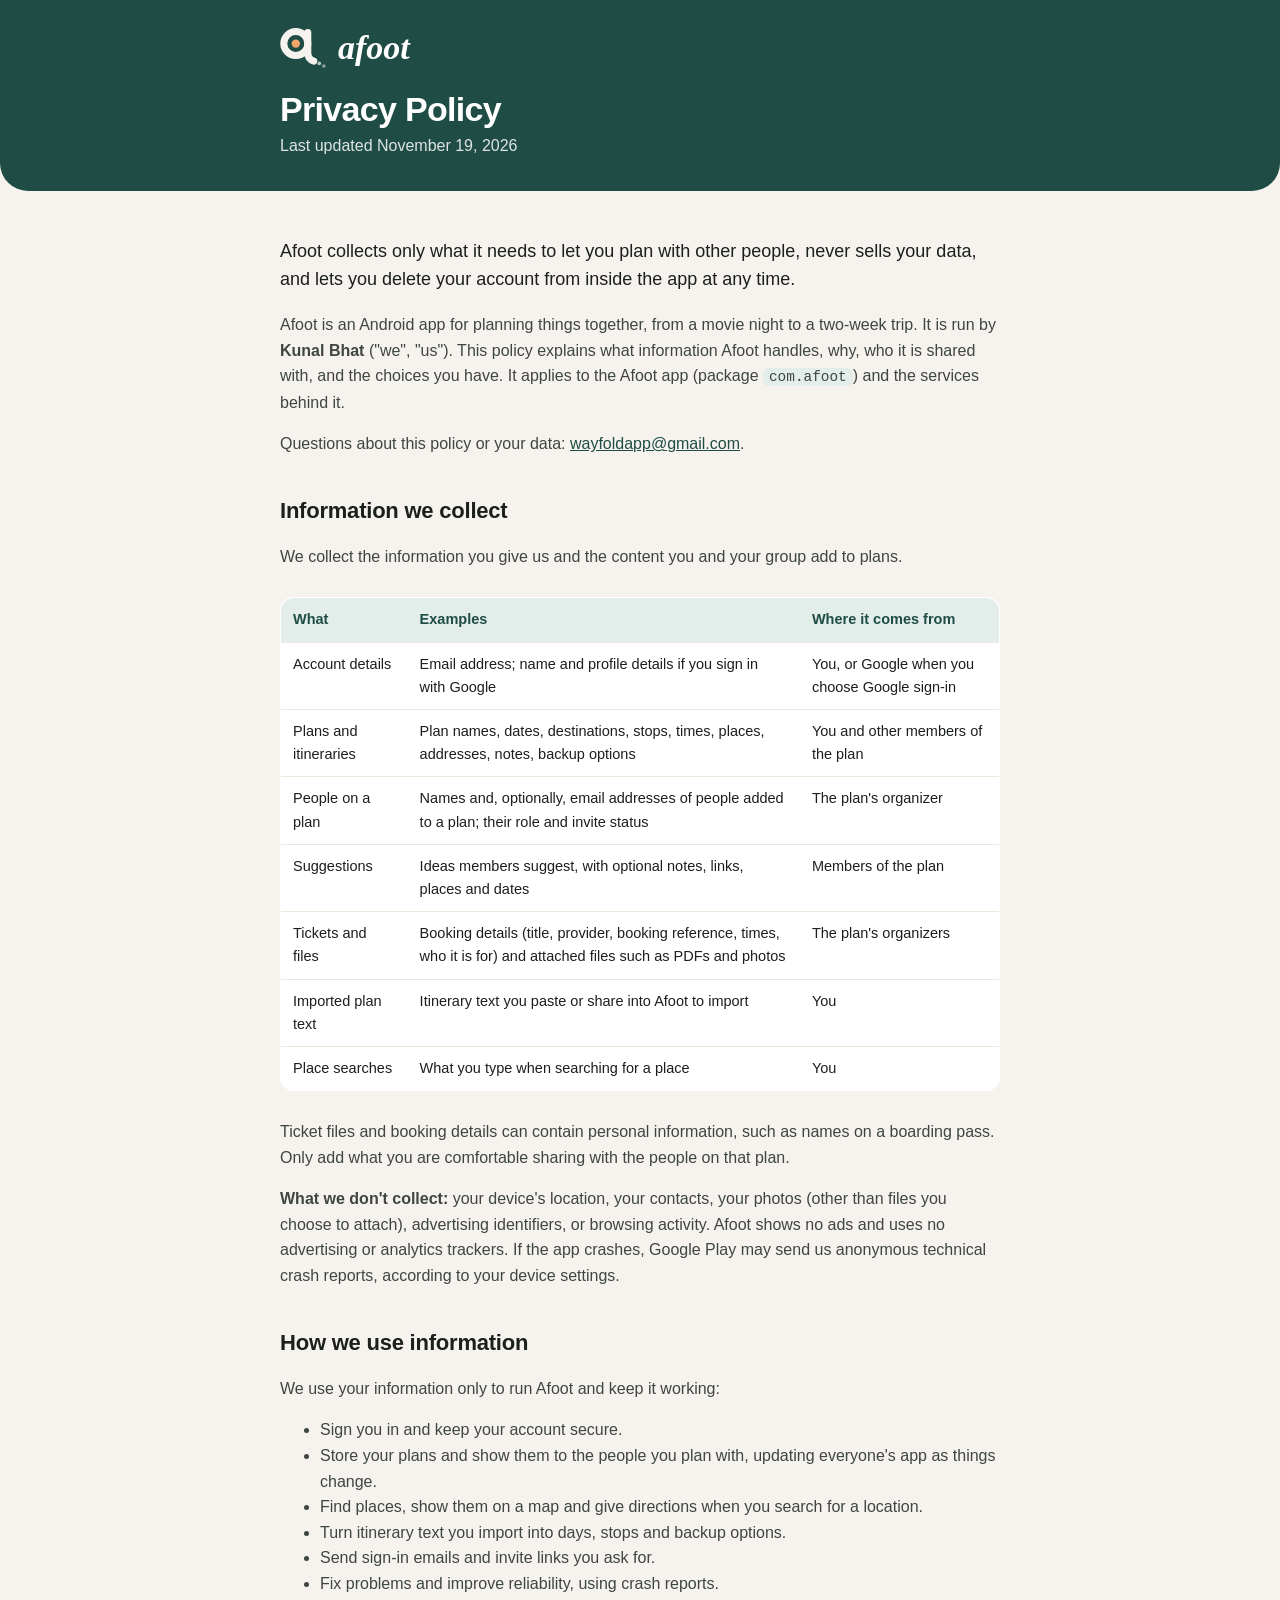
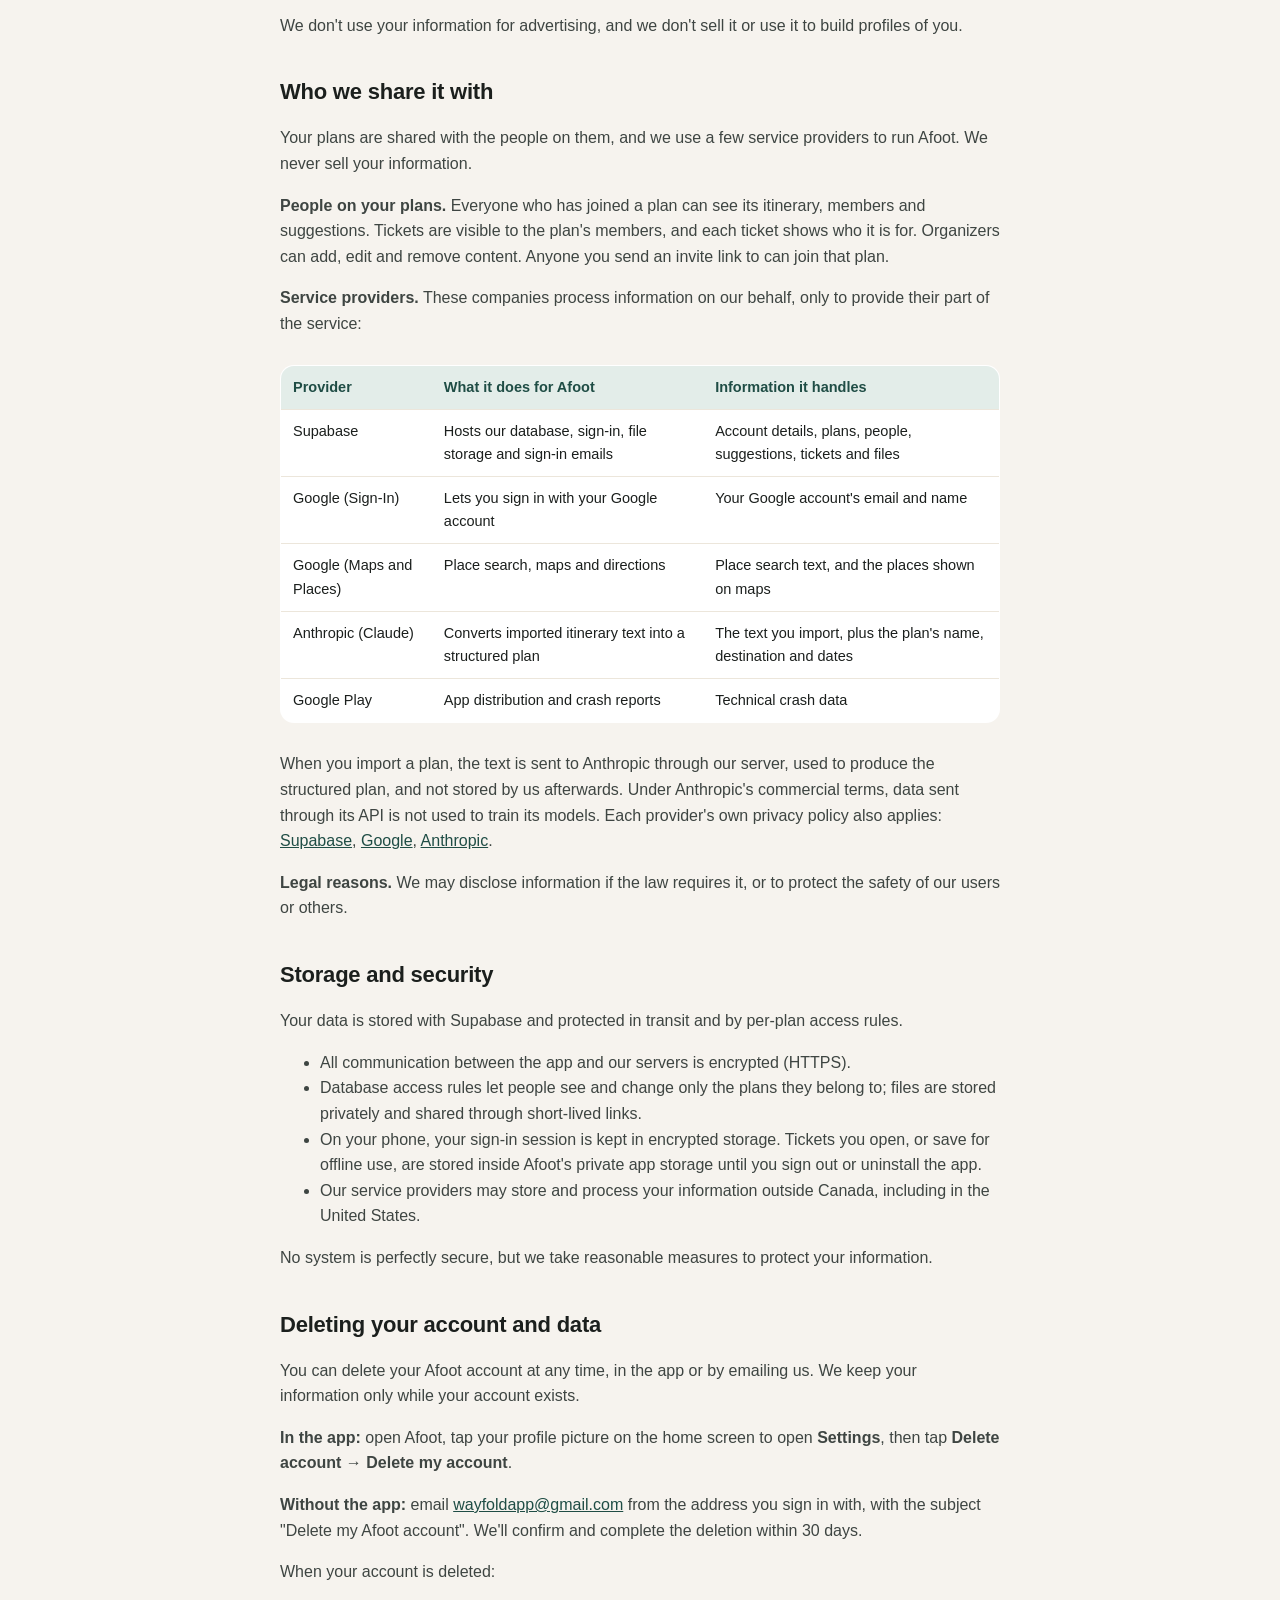
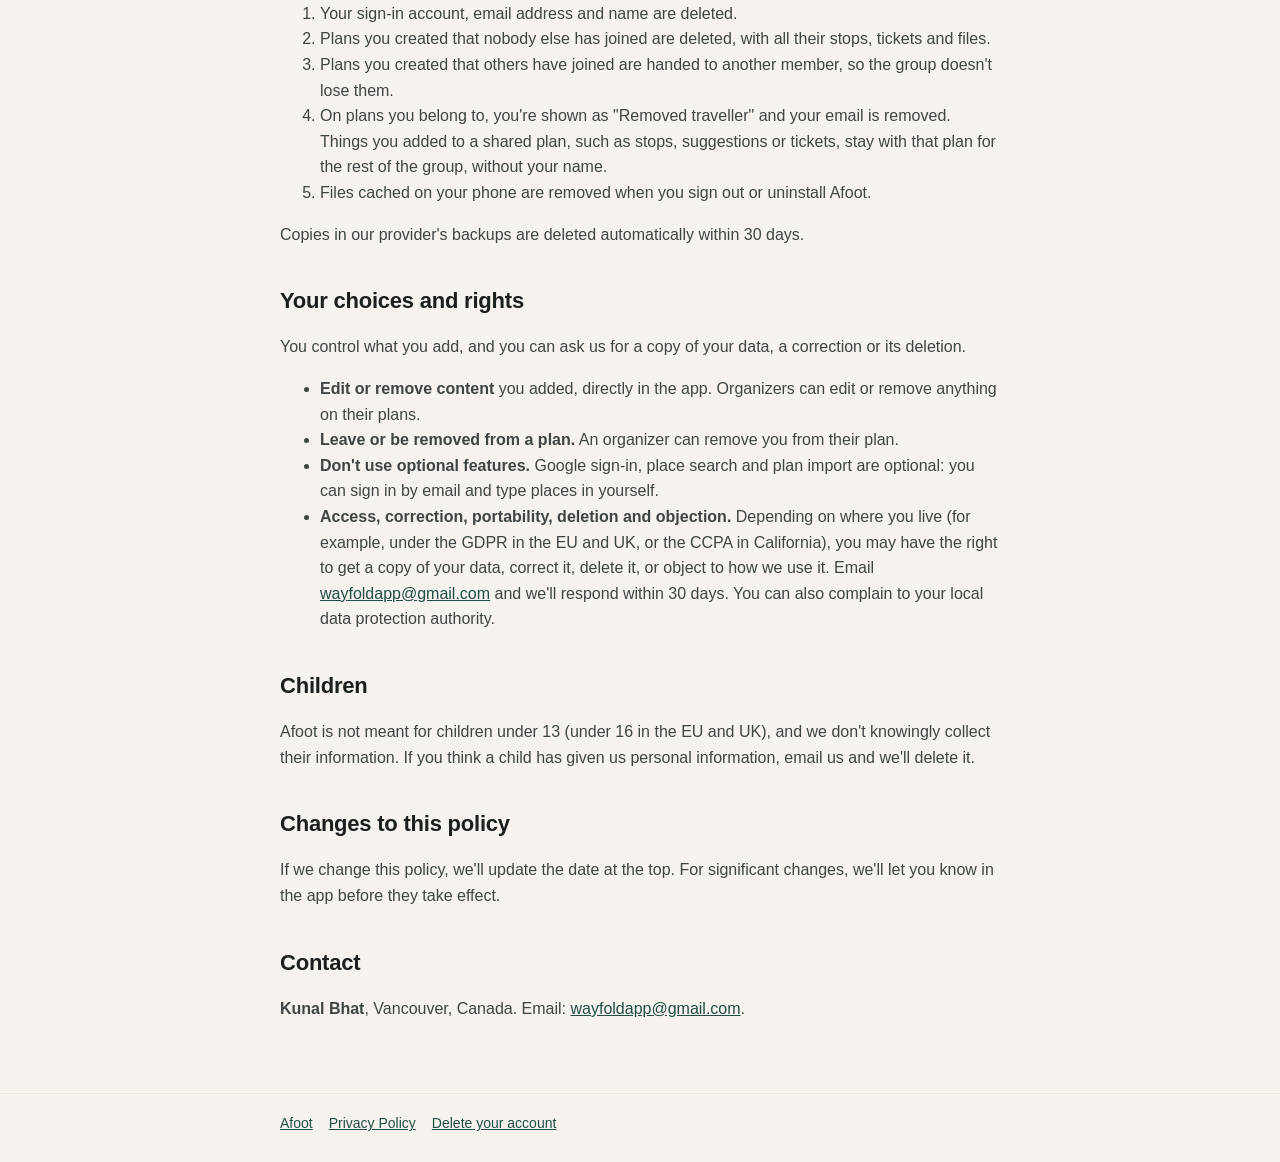
==== privacy/index.html @ 4aaa6b5b "Afoot site: home, privacy policy and account deletion pages Co-Authored-By: Claude Opus 5.5 <noreply" ====
<!doctype html>
<html lang="en">
<head>
<meta charset="utf-8">
<meta name="viewport" content="width=device-width, initial-scale=1">
<title>Privacy Policy · Afoot</title>
<meta name="description" content="How the Afoot app collects, uses, shares and deletes your information.">
<link rel="stylesheet" href="../style.css">
</head>
<body>
<header>
  <div class="wrap">
    <a class="brand" href="../"><svg width="46" height="40" viewBox="0 0 46 40" aria-hidden="true"><g transform="translate(-31.2,-34.4)"><circle cx="47" cy="50" r="12" fill="none" stroke="#F6F3EE" stroke-width="7"/><circle cx="47" cy="50" r="4.2" fill="#F2A66B"/><path d="M59 39 V59 Q59 66 65 67.5" fill="none" stroke="#F6F3EE" stroke-width="7" stroke-linecap="round"/><circle cx="70.5" cy="69.8" r="1.8" fill="#F6F3EE" opacity=".75"/><circle cx="75" cy="72.4" r="1.8" fill="#F6F3EE" opacity=".5"/></g></svg><span>afoot</span></a>
    <h1>Privacy Policy</h1>
    <p>Last updated November 19, 2026</p>
  </div>
</header>
<main>
<div class="wrap">

<p class="lead">Afoot collects only what it needs to let you plan with other people, never sells your data, and lets you delete your account from inside the app at any time.</p>
<p>Afoot is an Android app for planning things together, from a movie night to a two-week trip. It is run by <strong>Kunal Bhat</strong> ("we", "us"). This policy explains what information Afoot handles, why, who it is shared with, and the choices you have. It applies to the Afoot app (package <code>com.afoot</code>) and the services behind it.</p>
<p>Questions about this policy or your data: <a href="mailto:wayfoldapp@gmail.com">wayfoldapp@gmail.com</a>.</p>

<h2 id="information-we-collect">Information we collect</h2>
<p>We collect the information you give us and the content you and your group add to plans.</p>
<div class="table-scroll"><table>
<tr><th>What</th><th>Examples</th><th>Where it comes from</th></tr>
<tr><td>Account details</td><td>Email address; name and profile details if you sign in with Google</td><td>You, or Google when you choose Google sign-in</td></tr>
<tr><td>Plans and itineraries</td><td>Plan names, dates, destinations, stops, times, places, addresses, notes, backup options</td><td>You and other members of the plan</td></tr>
<tr><td>People on a plan</td><td>Names and, optionally, email addresses of people added to a plan; their role and invite status</td><td>The plan's organizer</td></tr>
<tr><td>Suggestions</td><td>Ideas members suggest, with optional notes, links, places and dates</td><td>Members of the plan</td></tr>
<tr><td>Tickets and files</td><td>Booking details (title, provider, booking reference, times, who it is for) and attached files such as PDFs and photos</td><td>The plan's organizers</td></tr>
<tr><td>Imported plan text</td><td>Itinerary text you paste or share into Afoot to import</td><td>You</td></tr>
<tr><td>Place searches</td><td>What you type when searching for a place</td><td>You</td></tr>
</table></div>
<p>Ticket files and booking details can contain personal information, such as names on a boarding pass. Only add what you are comfortable sharing with the people on that plan.</p>
<p><strong>What we don't collect:</strong> your device's location, your contacts, your photos (other than files you choose to attach), advertising identifiers, or browsing activity. Afoot shows no ads and uses no advertising or analytics trackers. If the app crashes, Google Play may send us anonymous technical crash reports, according to your device settings.</p>

<h2 id="how-we-use-information">How we use information</h2>
<p>We use your information only to run Afoot and keep it working:</p>
<ul>
<li>Sign you in and keep your account secure.</li>
<li>Store your plans and show them to the people you plan with, updating everyone's app as things change.</li>
<li>Find places, show them on a map and give directions when you search for a location.</li>
<li>Turn itinerary text you import into days, stops and backup options.</li>
<li>Send sign-in emails and invite links you ask for.</li>
<li>Fix problems and improve reliability, using crash reports.</li>
</ul>
<p>We don't use your information for advertising, and we don't sell it or use it to build profiles of you.</p>

<h2 id="who-we-share-it-with">Who we share it with</h2>
<p>Your plans are shared with the people on them, and we use a few service providers to run Afoot. We never sell your information.</p>
<p><strong>People on your plans.</strong> Everyone who has joined a plan can see its itinerary, members and suggestions. Tickets are visible to the plan's members, and each ticket shows who it is for. Organizers can add, edit and remove content. Anyone you send an invite link to can join that plan.</p>
<p><strong>Service providers.</strong> These companies process information on our behalf, only to provide their part of the service:</p>
<div class="table-scroll"><table>
<tr><th>Provider</th><th>What it does for Afoot</th><th>Information it handles</th></tr>
<tr><td>Supabase</td><td>Hosts our database, sign-in, file storage and sign-in emails</td><td>Account details, plans, people, suggestions, tickets and files</td></tr>
<tr><td>Google (Sign-In)</td><td>Lets you sign in with your Google account</td><td>Your Google account's email and name</td></tr>
<tr><td>Google (Maps and Places)</td><td>Place search, maps and directions</td><td>Place search text, and the places shown on maps</td></tr>
<tr><td>Anthropic (Claude)</td><td>Converts imported itinerary text into a structured plan</td><td>The text you import, plus the plan's name, destination and dates</td></tr>
<tr><td>Google Play</td><td>App distribution and crash reports</td><td>Technical crash data</td></tr>
</table></div>
<p>When you import a plan, the text is sent to Anthropic through our server, used to produce the structured plan, and not stored by us afterwards. Under Anthropic's commercial terms, data sent through its API is not used to train its models. Each provider's own privacy policy also applies: <a href="https://supabase.com/privacy">Supabase</a>, <a href="https://policies.google.com/privacy">Google</a>, <a href="https://www.anthropic.com/legal/privacy">Anthropic</a>.</p>
<p><strong>Legal reasons.</strong> We may disclose information if the law requires it, or to protect the safety of our users or others.</p>

<h2 id="storage-and-security">Storage and security</h2>
<p>Your data is stored with Supabase and protected in transit and by per-plan access rules.</p>
<ul>
<li>All communication between the app and our servers is encrypted (HTTPS).</li>
<li>Database access rules let people see and change only the plans they belong to; files are stored privately and shared through short-lived links.</li>
<li>On your phone, your sign-in session is kept in encrypted storage. Tickets you open, or save for offline use, are stored inside Afoot's private app storage until you sign out or uninstall the app.</li>
<li>Our service providers may store and process your information outside Canada, including in the United States.</li>
</ul>
<p>No system is perfectly secure, but we take reasonable measures to protect your information.</p>

<h2 id="delete-account">Deleting your account and data</h2>
<p>You can delete your Afoot account at any time, in the app or by emailing us. We keep your information only while your account exists.</p>
<p><strong>In the app:</strong> open Afoot, tap your profile picture on the home screen to open <strong>Settings</strong>, then tap <strong>Delete account → Delete my account</strong>.</p>
<p><strong>Without the app:</strong> email <a href="mailto:wayfoldapp@gmail.com?subject=Delete%20my%20Afoot%20account">wayfoldapp@gmail.com</a> from the address you sign in with, with the subject "Delete my Afoot account". We'll confirm and complete the deletion within 30 days.</p>
<p>When your account is deleted:</p>
<ol>
<li>Your sign-in account, email address and name are deleted.</li>
<li>Plans you created that nobody else has joined are deleted, with all their stops, tickets and files.</li>
<li>Plans you created that others have joined are handed to another member, so the group doesn't lose them.</li>
<li>On plans you belong to, you're shown as "Removed traveller" and your email is removed. Things you added to a shared plan, such as stops, suggestions or tickets, stay with that plan for the rest of the group, without your name.</li>
<li>Files cached on your phone are removed when you sign out or uninstall Afoot.</li>
</ol>
<p>Copies in our provider's backups are deleted automatically within 30 days.</p>

<h2 id="your-choices-and-rights">Your choices and rights</h2>
<p>You control what you add, and you can ask us for a copy of your data, a correction or its deletion.</p>
<ul>
<li><strong>Edit or remove content</strong> you added, directly in the app. Organizers can edit or remove anything on their plans.</li>
<li><strong>Leave or be removed from a plan.</strong> An organizer can remove you from their plan.</li>
<li><strong>Don't use optional features.</strong> Google sign-in, place search and plan import are optional: you can sign in by email and type places in yourself.</li>
<li><strong>Access, correction, portability, deletion and objection.</strong> Depending on where you live (for example, under the GDPR in the EU and UK, or the CCPA in California), you may have the right to get a copy of your data, correct it, delete it, or object to how we use it. Email <a href="mailto:wayfoldapp@gmail.com">wayfoldapp@gmail.com</a> and we'll respond within 30 days. You can also complain to your local data protection authority.</li>
</ul>

<h2 id="children">Children</h2>
<p>Afoot is not meant for children under 13 (under 16 in the EU and UK), and we don't knowingly collect their information. If you think a child has given us personal information, email us and we'll delete it.</p>

<h2 id="changes">Changes to this policy</h2>
<p>If we change this policy, we'll update the date at the top. For significant changes, we'll let you know in the app before they take effect.</p>

<h2 id="contact">Contact</h2>
<p><strong>Kunal Bhat</strong>, Vancouver, Canada. Email: <a href="mailto:wayfoldapp@gmail.com">wayfoldapp@gmail.com</a>.</p>

</div>
</main>
<footer><div class="wrap nav"><a href="../">Afoot</a><a href="../privacy/">Privacy Policy</a><a href="../delete-account/">Delete your account</a></div></footer>
</body>
</html>
---- style.css ----
:root{--forest:#1F4D45;--cream:#F6F3EE;--apricot:#F2A66B;--mint:#E3EDE9;--ink:#1B1F1D;--soft:#3E4542;--muted:#5B625F;--line:#ECE6DB}
*{box-sizing:border-box}
body{margin:0;background:var(--cream);color:var(--ink);font:16px/1.6 -apple-system,BlinkMacSystemFont,"Segoe UI",Roboto,Helvetica,Arial,sans-serif}
header{background:var(--forest);color:#fff;border-radius:0 0 28px 28px}
.wrap{max-width:760px;margin:0 auto;padding:0 20px}
header .wrap{padding-top:28px;padding-bottom:32px}
.brand{display:flex;align-items:center;gap:12px;color:#fff;text-decoration:none}
.brand span{font:italic 600 34px/1 Georgia,"Times New Roman",serif}
header h1{margin:22px 0 4px;font-size:34px;line-height:1.15;letter-spacing:-.02em}
header p{margin:0;color:rgba(255,255,255,.85)}
main .wrap{padding-top:28px;padding-bottom:56px}
h2{font-size:22px;letter-spacing:-.01em;margin:36px 0 8px}
p,li{color:var(--soft)}
.lead{font-size:18px;color:var(--ink)}
table{width:100%;border-collapse:collapse;background:#fff;border:1px solid var(--line);border-radius:14px;overflow:hidden;font-size:14.5px;margin:12px 0}
th,td{text-align:left;vertical-align:top;padding:10px 12px;border-bottom:1px solid var(--line)}
th{background:var(--mint);color:var(--forest);font-weight:600}
tr:last-child td{border-bottom:0}
.table-scroll{overflow-x:auto}
.card{background:#fff;border:1px solid var(--line);border-radius:18px;padding:18px 20px;margin:14px 0}
a{color:var(--forest)}
code{background:var(--mint);padding:1px 6px;border-radius:6px;font-size:.9em}
footer{border-top:1px solid var(--line);color:var(--muted);font-size:14px}
footer .wrap{padding-top:18px;padding-bottom:28px}
.nav a{margin-right:16px}
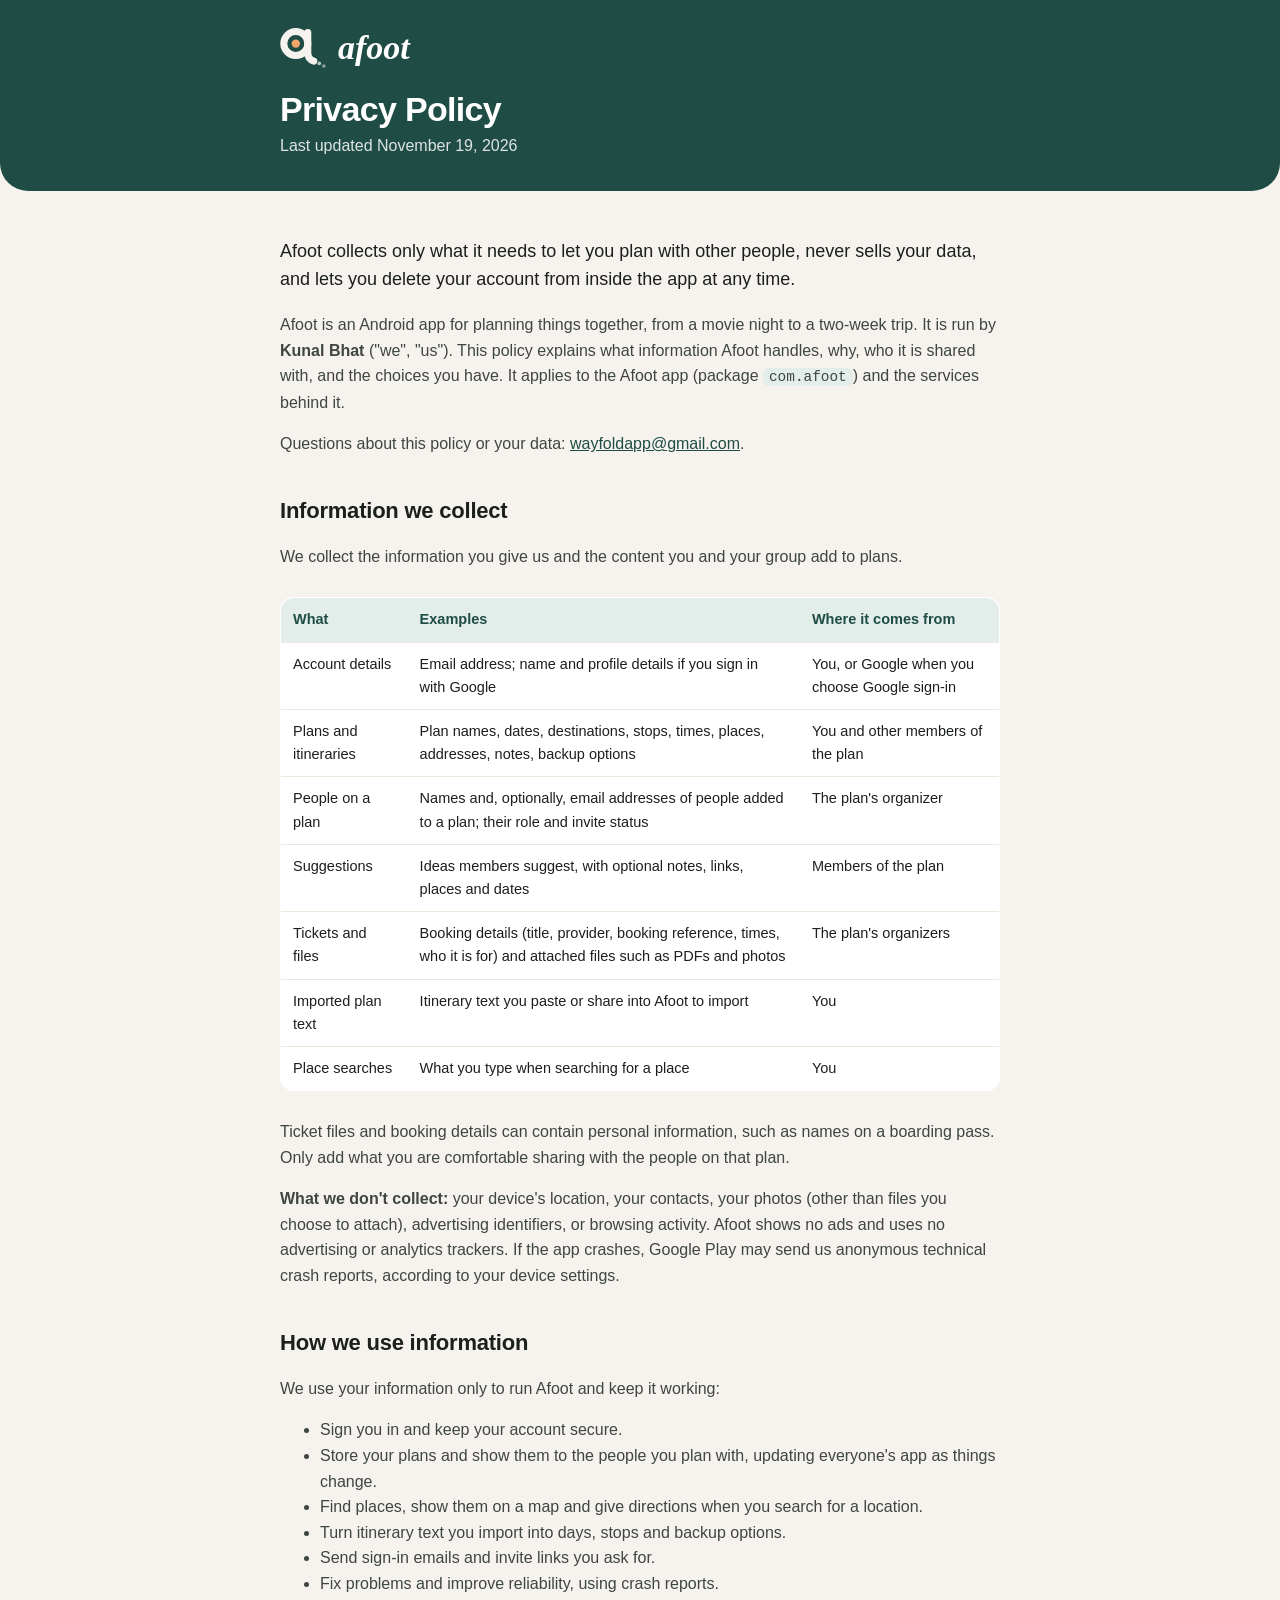
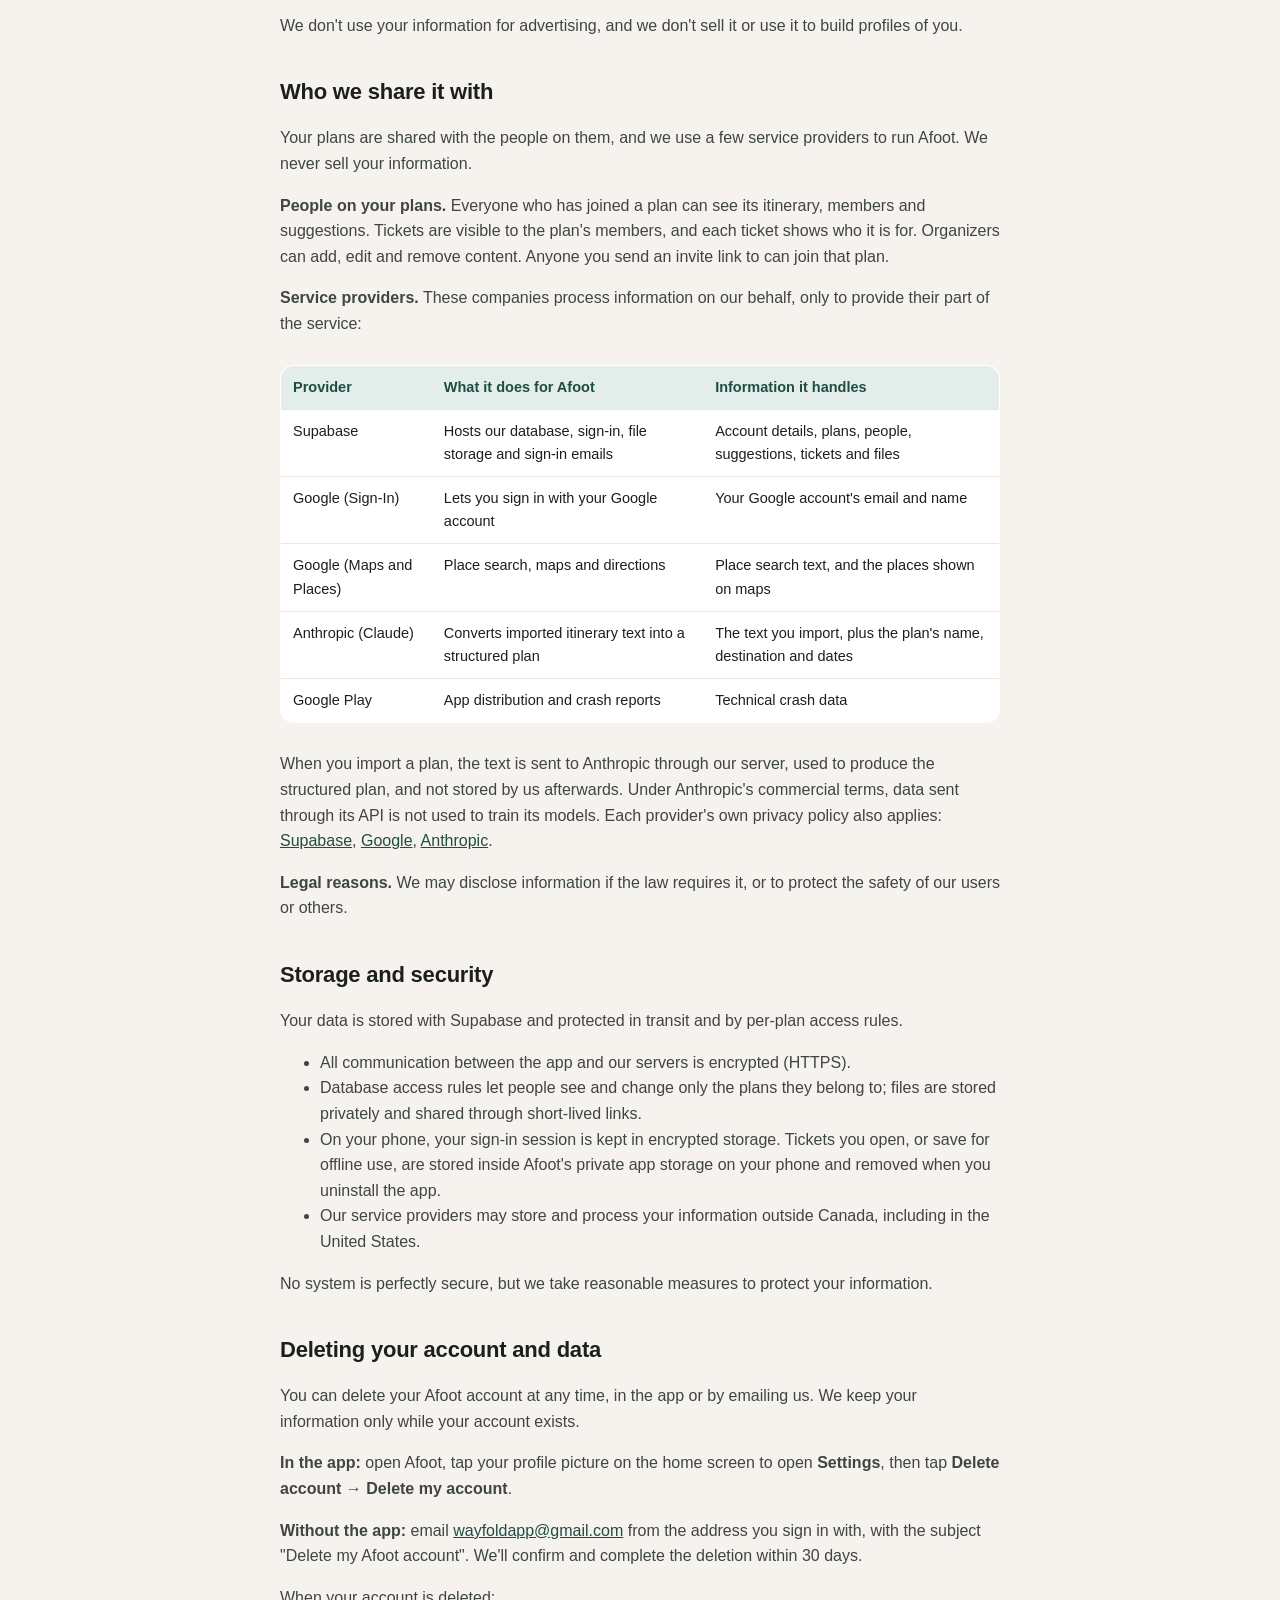
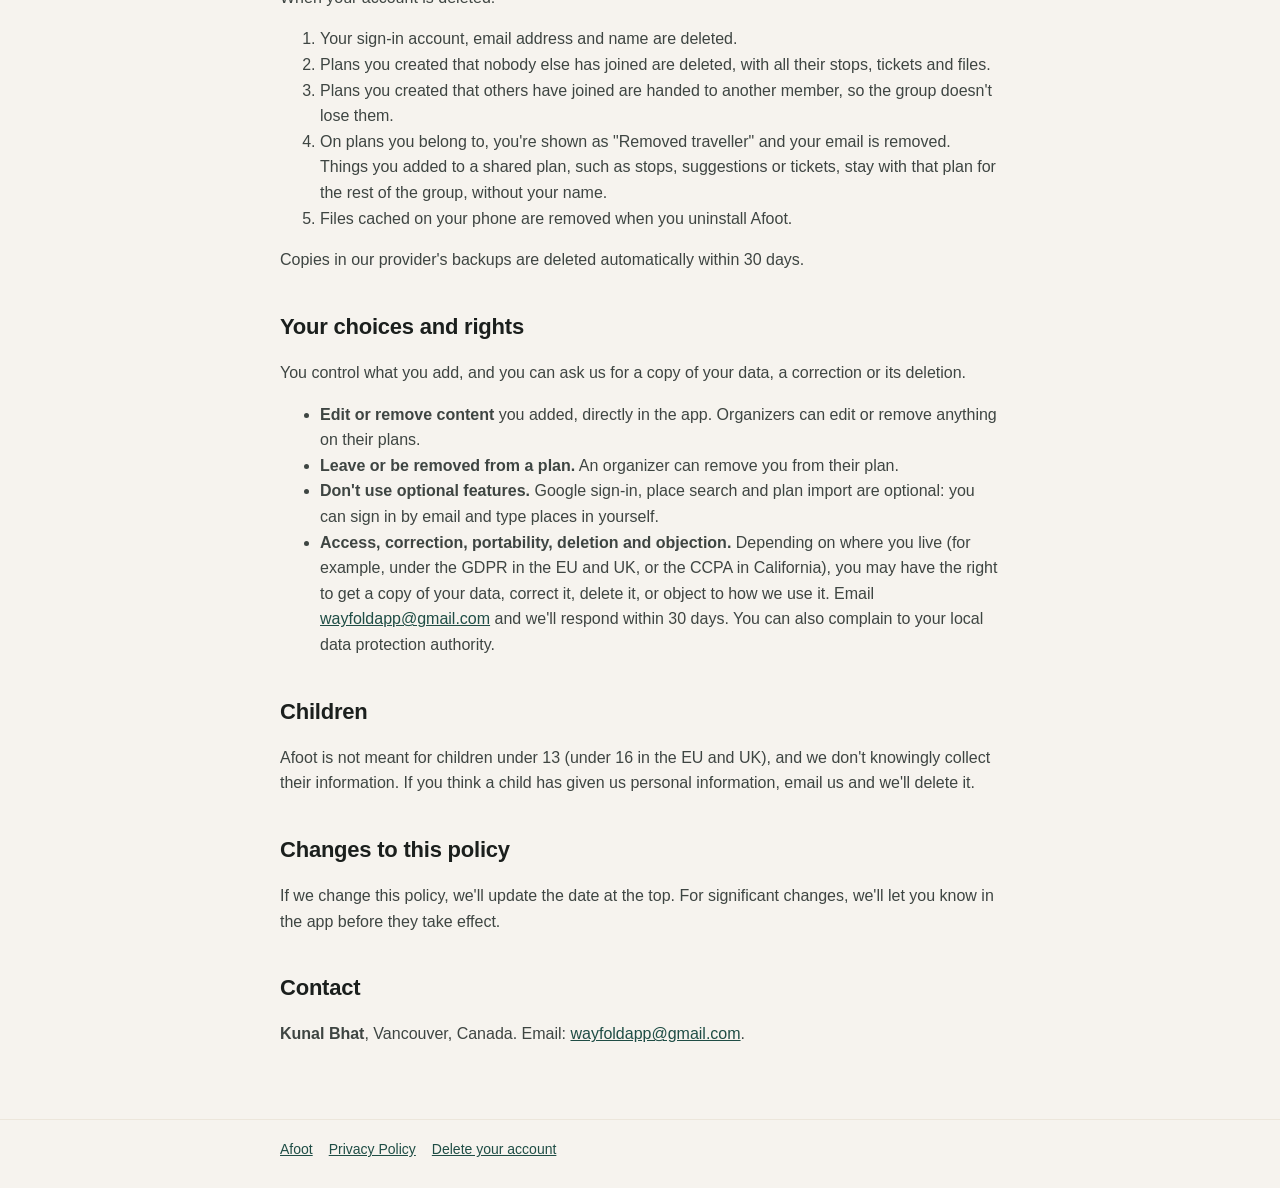
==== commit 650d5f78: "Privacy: cached files on the phone are removed on uninstall, not sign-out Co-Authored-By: Claude Opu" ====
--- a/privacy/index.html
+++ b/privacy/index.html
@@ -69,7 +69,7 @@
 <ul>
 <li>All communication between the app and our servers is encrypted (HTTPS).</li>
 <li>Database access rules let people see and change only the plans they belong to; files are stored privately and shared through short-lived links.</li>
-<li>On your phone, your sign-in session is kept in encrypted storage. Tickets you open, or save for offline use, are stored inside Afoot's private app storage until you sign out or uninstall the app.</li>
+<li>On your phone, your sign-in session is kept in encrypted storage. Tickets you open, or save for offline use, are stored inside Afoot's private app storage on your phone and removed when you uninstall the app.</li>
 <li>Our service providers may store and process your information outside Canada, including in the United States.</li>
 </ul>
 <p>No system is perfectly secure, but we take reasonable measures to protect your information.</p>
@@ -84,7 +84,7 @@
 <li>Plans you created that nobody else has joined are deleted, with all their stops, tickets and files.</li>
 <li>Plans you created that others have joined are handed to another member, so the group doesn't lose them.</li>
 <li>On plans you belong to, you're shown as "Removed traveller" and your email is removed. Things you added to a shared plan, such as stops, suggestions or tickets, stay with that plan for the rest of the group, without your name.</li>
-<li>Files cached on your phone are removed when you sign out or uninstall Afoot.</li>
+<li>Files cached on your phone are removed when you uninstall Afoot.</li>
 </ol>
 <p>Copies in our provider's backups are deleted automatically within 30 days.</p>
 
